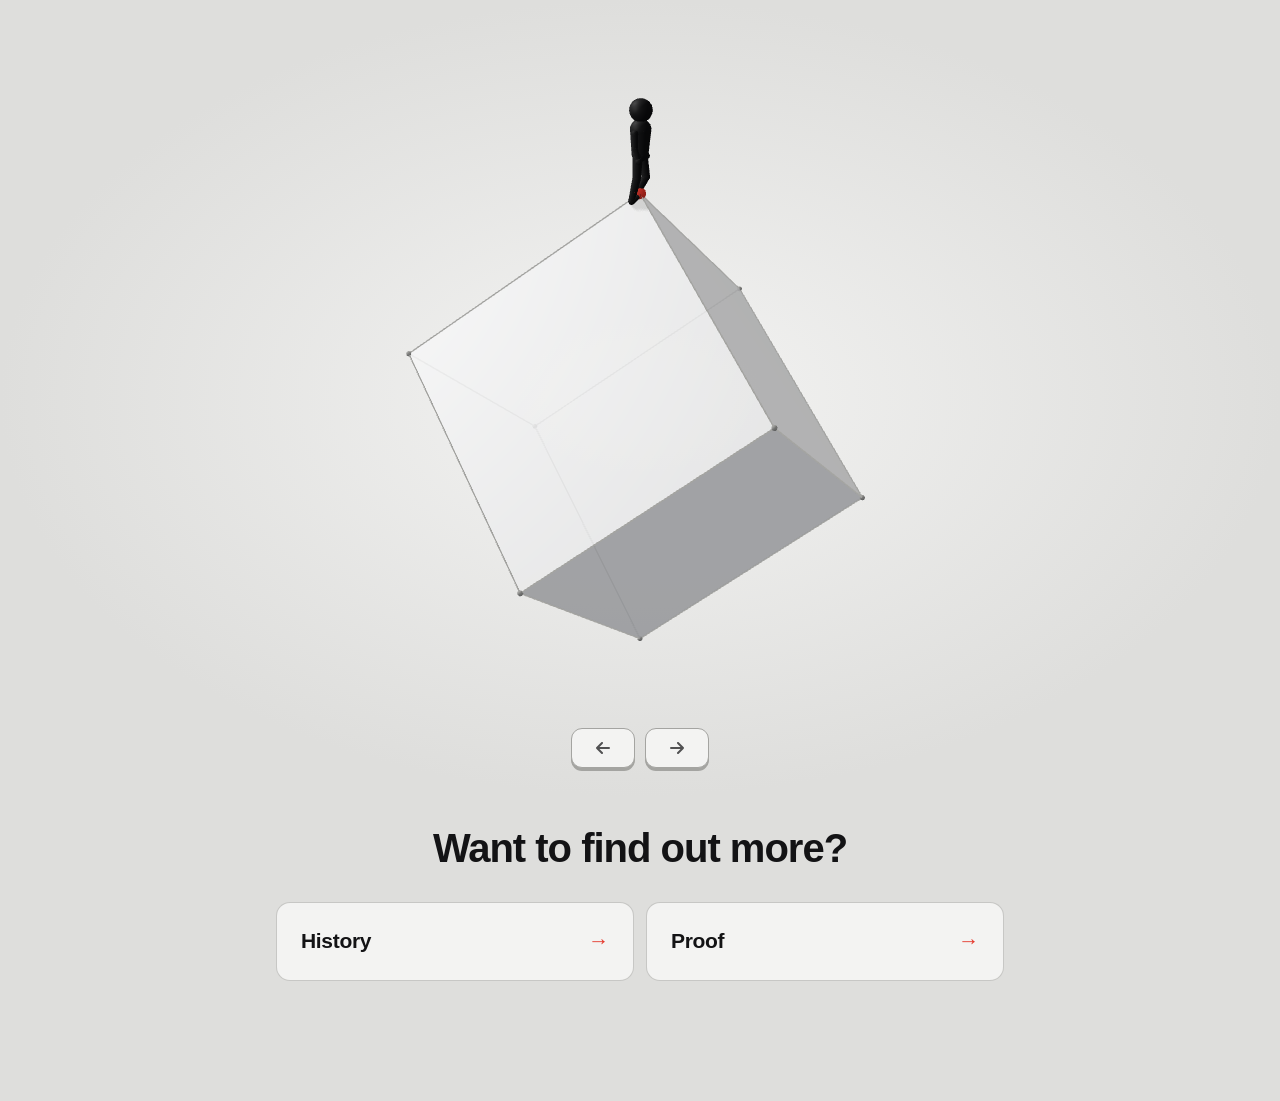
==== index.html @ c7677657 "Every Vertex Once: game, history and proof walkthrough" ====
<!DOCTYPE html>
<html lang="en">
<head>
<meta charset="utf-8">
<meta name="viewport" content="width=device-width, initial-scale=1">
<meta name="description" content="Hold the right arrow: a runner threads a Hamiltonian cycle around a polytope that turns beneath him.">
<title>Every Vertex Once</title>
<link rel="icon" href="data:image/svg+xml,%3Csvg xmlns=%22http://www.w3.org/2000/svg%22 viewBox=%220 0 16 16%22%3E%3Ccircle cx=%228%22 cy=%228%22 r=%226%22 fill=%22%23e5372b%22/%3E%3C/svg%3E">
<link rel="stylesheet" href="site.css">
<style>
  body { background: var(--ground); }

  /* The stage fills the first screen, short of the question, which peeks in below. */
  .stage {
    display: grid; grid-template-rows: minmax(0, 1fr) auto; justify-items: center;
    height: calc(100vh - 104px); height: calc(100svh - 104px); min-height: 360px;
    background: radial-gradient(ellipse closest-side, var(--glow), var(--ground)) var(--ground);   /* ground at every edge, so the question below meets it seamlessly */
    user-select: none; -webkit-user-select: none; -webkit-touch-callout: none; -webkit-tap-highlight-color: transparent;
  }
  canvas { display: block; width: 100%; height: 100%; min-height: 0; }

  /* Two keys: they sink while held, and until first pressed the forward one shows how. */
  .keys { display: flex; gap: 10px; margin: 0 0 28px; }
  .keys button {
    appearance: none; display: grid; place-items: center; width: 64px; height: 40px; padding: 0; cursor: pointer;
    color: var(--ink); border: 1px solid var(--line); border-radius: 11px; background: var(--glow); box-shadow: 0 3px 0 var(--line);
    touch-action: none; transition: transform 80ms ease-out, box-shadow 80ms ease-out;
  }
  .keys svg { width: 18px; height: 18px; opacity: .72; }
  .keys button[aria-pressed="true"] { transform: translateY(3px); box-shadow: 0 0 0 var(--line); }
  @media (prefers-reduced-motion: no-preference) {
    .keys:not(.used) [data-way="1"] { animation: nudge 3s ease-in-out infinite; }
  }
  @keyframes nudge {
    82%, 90% { transform: translateY(3px); box-shadow: 0 0 0 var(--line); }
    0%, 74%, 98% { transform: none; box-shadow: 0 3px 0 var(--line); }
  }

  /* Below the stage: one question, two answers. */
  .more { max-width: 760px; margin: 0 auto; padding: 30px 16px 120px; text-align: center; }
  .more h2 { margin: 0 0 32px; font-size: clamp(26px, 4.4vw, 40px); line-height: 1.1; font-weight: 600; letter-spacing: -0.025em; }
  .more nav { display: grid; grid-template-columns: 1fr 1fr; gap: 12px; }
  .more a {
    display: flex; align-items: center; justify-content: space-between; padding: 22px 24px;
    font-size: 21px; font-weight: 600; letter-spacing: -0.015em; text-decoration: none;
    background: var(--glow); border: 1px solid color-mix(in srgb, var(--line) 55%, transparent); border-radius: var(--radius);
    transition: transform 160ms ease, border-color 160ms ease;
  }
  .more a::after { content: "→"; color: var(--thread); transition: transform 160ms ease; }
  .more a:hover { border-color: var(--line); transform: translateY(-2px); }
  .more a:hover::after { transform: translateX(3px); }
  @media (max-width: 520px) { .more nav { grid-template-columns: 1fr; } }
</style>
</head>
<body>
<main>
  <section class="stage">
    <canvas role="img"></canvas>
    <div class="keys">
      <button type="button" tabindex="-1" data-way="-1" aria-label="Back" aria-pressed="false">
        <svg viewBox="0 0 18 18" fill="none" stroke="currentColor" stroke-width="2" stroke-linecap="round" stroke-linejoin="round" aria-hidden="true"><path d="M15 9H3M8 4L3 9l5 5"/></svg>
      </button>
      <button type="button" tabindex="-1" data-way="1" aria-label="Forward" aria-pressed="false">
        <svg viewBox="0 0 18 18" fill="none" stroke="currentColor" stroke-width="2" stroke-linecap="round" stroke-linejoin="round" aria-hidden="true"><path d="M3 9h12M10 4l5 5-5 5"/></svg>
      </button>
    </div>
  </section>
  <section class="more">
    <h2>Want to find out more?</h2>
    <nav>
      <a href="history.html">History</a>
      <a href="proof.html">Proof</a>
    </nav>
  </section>
</main>

<script type="importmap">{ "imports": { "three": "./three.min.js" } }</script>
<script type="module">
// Every Vertex Once
//
// Hold the right arrow and a runner threads a Hamiltonian cycle around a
// polytope; hold the left arrow and he turns and runs back. The thread he has
// laid stays laid. He never leaves the middle of the stage: the polytope rolls
// beneath him.
//
//   Polytopes   what he runs on, and the cycle he runs
//   Stage       renderer, camera, light, colour
//   World       the polytope, its edges, the thread and its beads
//   Frame       keeping him still while the polytope moves
//   Runner      a body of rods and balls, and how it runs
//   Play        input, and what happens when the cycle closes
//
// The page, site.css for its colours, and three.min.js (three.js r187, bundled whole).
// To work on it, serve the folder with any static server.

import {
  BufferGeometry, Color, CylinderGeometry, DirectionalLight, Float32BufferAttribute, Group, HemisphereLight,
  InstancedMesh, MathUtils, Matrix4, Mesh, MeshBasicMaterial, MeshStandardMaterial, PerspectiveCamera, PointLight,
  Quaternion, Scene, SphereGeometry, Vector3, WebGLRenderer,
} from 'three';

const { PI, abs, atan, atan2, cos, exp, floor, hypot, max, min, sign, sin, sqrt, tan } = Math;
const { clamp, damp, lerp, smootherstep, smoothstep } = MathUtils;

// ── Polytopes ────────────────────────────────────────────────────────────────

// Barnette's conjecture (1969; a proof was announced in 2026): every simple
// 3-polytope whose faces all have an even number of sides has a Hamiltonian
// cycle. These five are such polytopes.
const POLYTOPES = [
  [2, 2, 'cube'], [2, 3, 'hexagonal prism'], [3, 3, 'truncated octahedron'],
  [3, 4, 'truncated cuboctahedron'], [3, 5, 'truncated icosidodecahedron'],
];

// The omnitruncated polytope of the reflection group [p, q], with circumradius 1.
// Every vertex is a mirror image of one seed point, and stepping through a
// vertex's k-th mirror leads to its k-th neighbour: three mirrors make the
// polytope simple, and reflections make every face even.
function omnitruncate(p, q) {
  const a = PI / p, c = cos(PI / q) / sin(a);
  const mirrors = [new Vector3(1, 0, 0), new Vector3(-cos(a), sin(a), 0), new Vector3(0, -c, sqrt(1 - c * c))];
  const seed = new Vector3(1, (1 + cos(a)) / sin(a), 0);
  seed.z = (1 + c * seed.y) / mirrors[2].z;                       // one unit from each mirror
  const radius = seed.length(), images = [{ at: seed, mirrors }], adjacency = [];
  for (const { at, mirrors } of images) adjacency.push(mirrors.map(m => {
    const image = at.clone().reflect(m);
    const known = images.findIndex(v => v.at.distanceToSquared(image) < 1e-6);
    return known >= 0 ? known : images.push({ at: image, mirrors: mirrors.map(n => n.clone().reflect(m)) }) - 1;
  }));
  const points = images.map(v => v.at.divideScalar(radius));

  // A face is what two of the three mirrors generate.
  const faces = new Map();
  for (const [i, j] of [[0, 1], [1, 2], [0, 2]]) adjacency.forEach((_, start) => {
    const ring = [];
    for (let v = start, k = i; v !== start || !ring.length; v = adjacency[v][k], k = i + j - k) ring.push(v);
    const normal = ring.reduce((n, v) => n.add(points[v]), new Vector3()).normalize();
    const [u, v, w] = ring.map(k => points[k]);
    if (v.clone().sub(u).cross(w.clone().sub(v)).dot(normal) < 0) ring.reverse();   // counter-clockwise from outside
    faces.set([...ring].sort((x, y) => x - y).join(), { ring, normal, offset: normal.dot(u) });
  });
  return { points, adjacency, faces: [...faces.values()], edge: 2 / radius };
}

// A cycle through every vertex exactly once, found depth-first, trying the
// mirrors in order. On the cube this is the Gray code.
function hamiltonianCycle(adjacency) {
  const cycle = [0], used = new Uint8Array(adjacency.length);
  const open = (v, end) => adjacency[v].filter(w => !used[w] || w === end || w === 0).length > 1;
  const extend = () => {
    const end = cycle.at(-1);
    if (cycle.length === adjacency.length) return adjacency[end].includes(0);
    for (const next of adjacency[end]) if (!used[next]) {
      used[next] = 1, cycle.push(next);
      if (adjacency[end].every(w => used[w] || open(w, next)) && extend()) return true;
      used[next] = 0, cycle.pop();
    }
    return false;
  };
  used[0] = 1;
  return extend() && cycle;
}

// ── Stage ────────────────────────────────────────────────────────────────────

const H = 0.4;                  // the runner's height; every polytope has radius 1
const SPEED = 1;                // his top speed, in radii per second
const HAIR = 0.003, THREAD = 0.011, DOT = 0.011, BEAD = 0.024;    // radii: edge, thread, vertex, visited vertex
const calm = matchMedia('(prefers-reduced-motion: reduce)').matches;

const canvas = document.querySelector('canvas'), keys = document.querySelector('.keys');
const renderer = new WebGLRenderer({ canvas, antialias: true, alpha: true });
const scene = new Scene(), camera = new PerspectiveCamera(24, 1, 1, 30);
const sky = new HemisphereLight(0xffffff, 0xc9ccd2, 1.5), sun = new DirectionalLight(0xffffff, 1.6), lamp = new PointLight(0xffffff, 8);
const EYE = new Vector3(sin(0.5) * cos(0.36), sin(0.36), cos(0.5) * cos(0.36)), FOCUS = new Vector3(0, -0.72, 0);

renderer.shadowMap.enabled = true;
sun.position.set(-2.6, 2.4, 0.2);         // low and from the side, so his shadow runs with him across the faces
lamp.position.set(-1.6, 1.4, 2.6);        // close, so each face shades from one side to the other
sun.castShadow = true;
sun.shadow.mapSize.set(1024, 1024);
sun.shadow.radius = 3;
Object.assign(sun.shadow.camera, { left: -0.9, right: 0.9, top: 0.9, bottom: -0.9, near: 2, far: 6 }).updateProjectionMatrix();
scene.add(sky, sun, lamp);

// Stand back until the polytope and a leaping runner both fit.
new ResizeObserver(() => {
  const w = canvas.clientWidth, h = canvas.clientHeight, half = MathUtils.degToRad(camera.fov / 2);
  if (!w || !h) return;
  renderer.setPixelRatio(min(devicePixelRatio, 2));
  renderer.setSize(w, h, false);
  camera.aspect = w / h;
  camera.position.copy(FOCUS).addScaledVector(EYE, max(1.46 / sin(half), 1.14 / sin(atan(tan(half) * camera.aspect))));
  camera.lookAt(FOCUS);
  camera.updateProjectionMatrix();
  renderer.render(scene, camera);
}).observe(canvas);

// Every shape is a rod or a ball.
const UP = new Vector3(0, 1, 0);
const ROD = new CylinderGeometry(1, 1, 1, 16).translate(0, 0.5, 0), BALL = new SphereGeometry(1, 24, 16);
const LIMB = new CylinderGeometry(0.8, 1, 1, 16).translate(0, 0.5, 0);    // a rod that tapers by a fifth
const matrix = new Matrix4(), turn = new Quaternion(), way = new Vector3(), size = new Vector3();
const rod = (a, b, r) => matrix.compose(a, turn.setFromUnitVectors(UP, way.subVectors(b, a).normalize()), size.set(r, a.distanceTo(b), r));
const ball = (a, r) => matrix.compose(a, turn.identity(), size.setScalar(r));
const angle = (a, b, about) => atan2(a.clone().cross(b).dot(about), a.dot(b));    // from a to b, turning about an axis

// Colours come from the page, so the scene follows its theme.
const colour = { solid: new Color(), line: new Color(), ink: new Color(), thread: new Color() };
const matter = {
  solid: new MeshStandardMaterial({ vertexColors: true, roughness: 0.7, transparent: true, opacity: 0.88 }),   // the far side shows through, faintly
  line: new MeshBasicMaterial(),
  thread: new MeshStandardMaterial({ roughness: 0.6 }),
  bead: new MeshStandardMaterial({ roughness: 0.6 }),
  ink: new MeshStandardMaterial({ roughness: 0.55 }),
};
function paint() {
  const style = getComputedStyle(document.documentElement);
  for (const name in colour) colour[name].set(style.getPropertyValue(`--${name}`).trim());
  for (const name of ['line', 'thread', 'ink']) matter[name].color.copy(colour[name]);
  shade();
}
matchMedia('(prefers-color-scheme: dark)').addEventListener('change', paint);
new MutationObserver(paint).observe(document.documentElement, { attributeFilter: ['data-theme'] });

// ── World: the polytope, its edges, the thread and its beads ─────────────────

const world = new Group();
const faces = new Mesh(new BufferGeometry(), matter.solid), edges = new InstancedMesh(ROD, matter.line, 180);
const thread = new InstancedMesh(ROD, matter.thread, 120), beads = new InstancedMesh(BALL, matter.bead, 120);
for (const mesh of [faces, edges, thread, beads]) mesh.receiveShadow = true, mesh.frustumCulled = false, world.add(mesh);
scene.add(world);

let level, shape, corners, length;          // which polytope, the polytope, its cycle's corners in order, the cycle's length
let owner, tint, depth, lag;                // per triangle its face; per face how inked, and how far from where the cycle closes
let s = 0, far = 0, speed = 0, clock = 0;   // where he is along the cycle, the furthest he has been, his signed speed, the time
let sense = 1, about = 0;                   // which way along the cycle he faces (±1), and how far he has turned to face it
let reached, visited;                       // how many corners he has reached, and when he reached each

function enter(index) {
  const [p, q] = POLYTOPES[level = index % POLYTOPES.length];
  shape = omnitruncate(p, q);
  const cycle = hamiltonianCycle(shape.adjacency), n = cycle.length, { points } = shape;
  corners = cycle.map(v => points[v]);
  length = n * shape.edge;
  s = far = 0, sense = 1, about = 0, reached = -1, visited = [];

  // Faces, as fans of triangles.
  const position = [], normal = [];
  owner = [];
  shape.faces.forEach(({ ring, normal: n }, f) => {
    for (let k = 1; k < ring.length - 1; k++) for (const v of [ring[0], ring[k], ring[k + 1]]) {
      position.push(...points[v]), normal.push(...n), owner.push(f);
    }
  });
  faces.geometry.dispose();
  faces.geometry = new BufferGeometry()
    .setAttribute('position', new Float32BufferAttribute(position, 3))
    .setAttribute('normal', new Float32BufferAttribute(normal, 3))
    .setAttribute('color', new Float32BufferAttribute(position.length, 3));

  edges.count = 0;
  shape.adjacency.forEach((near, v) => near.forEach(w => v < w && edges.setMatrixAt(edges.count++, rod(points[v], points[w], HAIR))));
  edges.instanceMatrix.needsUpdate = true;
  corners.forEach((a, k) => thread.setMatrixAt(k, rod(a, corners[(k + 1) % n], THREAD)));
  beads.count = n;

  // A closed thread splits the faces into two trees. Take the one on its left
  // and measure each face's distance from the last edge he will run.
  const after = new Map(cycle.map((v, i) => [v, cycle[(i + 1) % n]]));
  const follows = ({ ring }, v, w) => ring.some((u, i) => u === v && ring[(i + 1) % ring.length] === w);
  const left = shape.faces.map(face => face.ring.some(v => follows(face, v, after.get(v))));
  const touching = (f, g) => f.ring.filter(v => g.ring.includes(v)).length === 2;
  tint = shape.faces.map(() => 0);
  depth = shape.faces.map(() => Infinity);
  let rim = [shape.faces.findIndex(face => follows(face, cycle[n - 1], cycle[0]))], rings = 0;
  for (; rim.length; rings++) {
    for (const f of rim) depth[f] = rings;
    rim = shape.faces.flatMap((face, g) => left[g] && depth[g] === Infinity && rim.some(f => touching(shape.faces[f], face)) ? [g] : []);
  }
  lag = min(0.08, 0.8 / rings);

  for (const leg of body.legs) leg.s = 0, leg.aside = leg.side * STANCE, leg.swing = 1, leg.way = 1;
  heading.copy(facing(0));
  shade();
}

// Face colours: pale, or ink where the closed thread has flooded.
function shade() {
  const paints = faces.geometry.getAttribute('color'), mixed = new Color();
  if (!paints) return;
  for (let i = 0; i < paints.count; i++) paints.setXYZ(i, ...mixed.lerpColors(colour.solid, colour.ink, tint[owner[i]]));
  paints.needsUpdate = true;
}

// The point at arc length `along` on the cycle, in the polytope's own space.
function at(along, out = new Vector3()) {
  const n = corners.length, t = (along / shape.edge % n + n) % n, k = floor(t);
  return out.lerpVectors(corners[k], corners[(k + 1) % n], t - k);
}

// The same point, pushed `aside` to the right of the cycle and dropped onto the surface, in stage space.
function ground(along, aside = 0, out = new Vector3()) {
  const p = at(along, out);
  p.addScaledVector(at(along + 1e-3).sub(at(along - 1e-3)).cross(p).normalize(), aside);
  let k = Infinity;
  for (const { normal, offset } of shape.faces) if (normal.dot(p) > 1e-9) k = min(k, offset / normal.dot(p));
  return world.localToWorld(p.multiplyScalar(k));
}

// Reveal the thread up to the furthest he has been, and pop a bead on every corner he has reached.
// Running back leaves it as it is: a laid thread stays laid.
function trace() {
  const n = corners.length, k = min(floor(far / shape.edge + 1e-9), n), paints = new Color();
  while (reached < k) {
    visited[++reached % n] = reached ? clock : -Infinity;
    canvas.setAttribute('aria-label', `A runner on a ${POLYTOPES[level][2]}: ${min(reached + 1, n)} of ${n} vertices visited.`);
  }
  if (k > 0) thread.setMatrixAt(k - 1, rod(corners[k - 1], corners[k % n], THREAD));
  if (k < n) thread.setMatrixAt(k, rod(corners[k], at(far), THREAD));
  thread.count = min(k + 1, n);
  thread.instanceMatrix.needsUpdate = true;
  for (let i = 0; i < n; i++) {
    const age = clamp((clock - (visited[i] ?? Infinity)) / 0.45, 0, 1), pop = 1 + 2.7 * (age - 1) ** 3 + 1.7 * (age - 1) ** 2;
    beads.setMatrixAt(i, ball(corners[i], lerp(DOT, BEAD, pop)));
    beads.setColorAt(i, paints.lerpColors(colour.line, colour.thread, min(age * 6, 1)));
  }
  beads.instanceMatrix.needsUpdate = beads.instanceColor.needsUpdate = true;
}

// ── Frame: he stays, the polytope moves ──────────────────────────────────────

const LOOK = 0.2 * H;           // how far ahead and behind he looks to face the way he is going
const DRIFT = 0.4;              // how far he runs before the stage has turned to follow him
const heading = new Vector3();  // the stage's sense of "onward", carried on the polytope
const forward = new Vector3(1, 0, 0), right = new Vector3(0, 0, 1);   // his own, on the stage
let spin = 0, scale = 1;        // the polytope's flourish between two cycles

// The way the cycle is going at `along`, as a direction on the polytope.
const facing = along => at(along + LOOK).sub(at(along - LOOK)).projectOnPlane(at(along).normalize()).normalize();

// Put the point he stands on at the top of the stage, and the way the cycle came behind it,
// so the cycle always runs left to right: forward is to the right, back is to the left.
function roll(ds) {
  const p = at(s), up = p.clone().normalize(), ahead = facing(s);
  heading.projectOnPlane(up).normalize();
  heading.applyAxisAngle(up, angle(heading, ahead, up) * (1 - exp(-abs(ds) / DRIFT)));
  world.quaternion.setFromRotationMatrix(matrix.makeBasis(heading, up, heading.clone().cross(up))).invert();
  forward.copy(ahead).applyQuaternion(world.quaternion).setY(0).normalize().applyAxisAngle(UP, about);
  right.crossVectors(forward, UP);
  world.quaternion.premultiply(turn.setFromAxisAngle(UP, spin));
  world.scale.setScalar(scale);
  world.position.set(0, -scale * p.length(), 0);
}

// ── Runner ───────────────────────────────────────────────────────────────────

const STANCE = 0.035 * H, SOLE = 0.034 * H, FOOT = 0.085 * H, LEG = 0.24 * H, HIP = 0.045 * H;
const TORSO = 0.235 * H, NECK = 0.19 * H, SHOULDER = 0.118 * H, UPPER = 0.14 * H, FORE = 0.135 * H;

// A foot's place: `s` along the cycle, `aside` to his right, and `way` the direction along the cycle its toe points.
const joint = () => new Vector3();
const body = {
  pelvis: joint(), chest: joint(), head: joint(), phase: 0, moving: false, height: 0.512 * H, bank: 0,
  legs: [-1, 1].map(side => ({ side, hip: joint(), knee: joint(), ankle: joint(), toe: joint(), s: 0, aside: side * STANCE, swing: 1, pitch: 0, way: 1 })),
  arms: [-1, 1].map(side => ({ side, shoulder: joint(), elbow: joint(), hand: joint() })),
};
const limbs = [                 // from the thick end to the thin end, and the thick end's radius in body heights
  [body.chest, body.pelvis, 0.105],
  ...body.legs.flatMap(l => [[l.hip, l.knee, 0.052], [l.knee, l.ankle, 0.042], [l.ankle, l.toe, 0.036]]),
  ...body.arms.flatMap(a => [[a.shoulder, a.elbow, 0.036], [a.elbow, a.hand, 0.029]]),
];
const rods = new InstancedMesh(LIMB, matter.ink, limbs.length), balls = new InstancedMesh(BALL, matter.ink, 2 * limbs.length + 3);
for (const mesh of [rods, balls]) mesh.castShadow = true, mesh.frustumCulled = false, scene.add(mesh);

// He turns round. His left foot is now where his right foot was, so the two legs
// trade places, and what was to his right is now to his left.
const FOOTING = ['s', 'aside', 'swing', 'from', 'to', 'wide', 'rate', 'turn', 'kick', 'pitch', 'way'];
function turnAround() {
  sense = -sense;
  const [l, r] = body.legs;
  for (const k of FOOTING) [l[k], r[k]] = [r[k], l[k]];
  for (const leg of body.legs) leg.aside = -leg.aside, leg.wide = -leg.wide;
}

let leap = -1, dip = 0;         // progress of a leap (0…1, or -1 on the ground), and how far he crouches

function pose(dt, ds, push) {
  const { pelvis, chest, head, legs, arms } = body;
  const g = abs(speed) / SPEED, moving = g > 0.02;                  // 0 standing … 1 running flat out
  const jump = leap < 0 ? 0 : 2.2 * H * leap * (1 - leap), air = leap < 0 ? 0 : sin(PI * leap);
  const duty = lerp(0.62, 0.34, smoothstep(g, 0.2, 0.75));          // the share of a stride a foot spends planted
  const travel = lerp(0.3, 0.44, g) * H, stride = travel / duty;    // ground covered by one stance, by one stride
  if (moving && !body.moving) body.phase = 0.5 + 0.45 * duty, legs.forEach(leg => leg.turn = -1);   // step off on the left
  body.moving = moving;
  body.phase += abs(ds) / stride;

  // Feet live on the cycle. A planted foot stays where it landed while the polytope
  // carries it back; a lifted one swings to where the body will be when it lands.
  for (const leg of legs) {
    const phase = body.phase + (leg.side > 0 ? 0.5 : 0), frac = phase - floor(phase), home = leg.side * STANCE;
    const landing = () => moving ? s + sense * (0.45 * travel + (1 - leg.swing) * stride / leg.rate) : s;
    if (leg.swing >= 1) {
      const due = moving ? frac >= duty && leg.turn !== floor(phase)
        : legs.every(l => l.swing >= 1) && (leg.way !== sense || abs(leg.s - s) + abs(leg.aside - home) > 0.03 * H);
      if (due) Object.assign(leg, { swing: 0, from: leg.s, wide: leg.aside, rate: moving ? 1 / (1 - frac) : 1, turn: floor(phase), kick: leg.pitch }), leg.to = landing();
    }
    if (leg.swing < 1) {
      leg.swing = min(1, leg.swing + max(abs(ds) / stride * leg.rate, dt / lerp(0.26, 0.8, g)));
      leg.to = damp(leg.to, landing(), 30, dt);
      const k = smootherstep(leg.swing, 0, 1);
      leg.s = lerp(leg.from, leg.to, k);
      leg.aside = lerp(leg.wide, moving ? leg.side * lerp(0.035, 0.016, g) * H : home, k);
      if (leg.swing >= 0.5) leg.way = sense;                        // the foot turns while it is in the air
    }

    // The foot lies along the ground; its heel peels up before it leaves, and the toe leads it down.
    const w = leg.swing, toe = ground(leg.s, sense * leg.aside, leg.toe), heel = ground(leg.s - leg.way * FOOT, sense * leg.aside);
    const along = toe.clone().sub(heel).normalize(), across = UP.clone().addScaledVector(along, -along.y).normalize();
    leg.pitch = w >= 1 ? (moving ? lerp(0.5, 1, g) * smoothstep(sense * (s - leg.s), 0.3 * travel, 0.55 * travel) : 0)
      : leg.kick * (1 - w) ** 2 * (1 + 2.2 * w) - (moving ? lerp(0.6, 0.35, g) * w * w * (1 - w) : 0);
    const pitch = leg.pitch + 0.8 * air;
    const rise = SOLE + lerp(0.05, 0.25, g) * H * sin(PI * w ** 0.75) ** 1.3 + jump + air * (0.16 - 0.07 * leg.side) * H;
    toe.addScaledVector(UP, rise).addScaledVector(forward, -0.07 * H * air * leg.side);
    leg.ankle.copy(toe).addScaledVector(along, -FOOT * cos(pitch)).addScaledVector(across, FOOT * sin(pitch));
  }

  // The pelvis rides at hip height, sinks into each landing, and never asks a leg to stretch.
  const bob = -0.04 * g * cos(4 * PI * (body.phase - 0.45 * duty));
  body.height = damp(body.height, (lerp(0.512, 0.47, g) + bob) * H + dip, 30, dt);
  pelvis.set(0, body.height + jump, 0);
  for (const leg of legs) {
    const flat = hypot(leg.ankle.x - right.x * leg.side * HIP, leg.ankle.z - right.z * leg.side * HIP);
    if (flat < 1.99 * LEG) pelvis.y = min(pelvis.y, leg.ankle.y + sqrt((1.99 * LEG) ** 2 - flat ** 2));
  }

  // Legs: hips swing with the stride, knees bend forward.
  const twist = 0.2 * g * cos(2 * PI * body.phase);
  for (const leg of legs) {
    leg.hip.copy(pelvis).addScaledVector(right, leg.side * HIP * cos(twist)).addScaledVector(forward, -leg.side * HIP * sin(twist));
    const reach = leg.ankle.clone().sub(leg.hip), span = min(reach.length(), 1.995 * LEG);
    leg.toe.sub(leg.ankle), leg.ankle.copy(leg.hip).addScaledVector(reach.normalize(), span), leg.toe.add(leg.ankle);
    const out = forward.clone().addScaledVector(right, 0.15 * leg.side).projectOnPlane(reach).normalize();
    leg.knee.copy(leg.hip).addScaledVector(reach, span / 2).addScaledVector(out, sqrt(LEG ** 2 - span ** 2 / 4));
  }

  // The spine leans into speed and effort, and into the bend of the road ahead.
  const veer = sense * angle(facing(s - 0.5 * H), facing(s + 0.5 * H), at(s).normalize());
  body.bank = damp(body.bank, clamp(0.35 * g * veer, -0.3, 0.3), 10, dt);
  const lean = lerp(0.03, 0.24, g) + clamp(0.1 * push, -0.1, 0.12), breath = 0.02 * sin(1.8 * clock) * (1 - g);
  const spine = UP.clone().multiplyScalar(cos(lean)).addScaledVector(forward, sin(lean)).addScaledVector(right, -sin(body.bank)).normalize();
  chest.copy(pelvis).addScaledVector(spine, TORSO * (1 + breath));
  head.copy(chest).addScaledVector(spine.clone().add(UP).normalize(), NECK);

  // Shoulders counter the hips; arms pump, or fly up in a leap.
  const across = right.clone().multiplyScalar(cos(1.4 * twist)).addScaledVector(forward, sin(1.4 * twist));
  const front = forward.clone().multiplyScalar(cos(1.4 * twist)).addScaledVector(right, -sin(1.4 * twist));
  for (const arm of arms) {
    const beat = arm.side * cos(2 * PI * (body.phase - 0.03));
    const swing = lerp(0.1, 0.95, g) * beat + 0.1 * g + 0.04 * breath, bend = lerp(0.22, 1.4, g) + 0.35 * g * beat;
    const upper = spine.clone().multiplyScalar(-cos(swing)).addScaledVector(front, sin(swing)).addScaledVector(across, 0.1 * arm.side);
    const fore = spine.clone().multiplyScalar(-cos(swing + bend)).addScaledVector(front, sin(swing + bend)).addScaledVector(across, -0.3 * g * arm.side);
    upper.lerp(across.clone().multiplyScalar(0.8 * arm.side).addScaledVector(spine, 0.7), air);
    fore.lerp(across.clone().multiplyScalar(0.5 * arm.side).add(spine), air);
    arm.shoulder.copy(chest).addScaledVector(across, arm.side * SHOULDER).addScaledVector(spine, -0.02 * H);
    arm.elbow.copy(arm.shoulder).addScaledVector(upper.normalize(), UPPER);
    arm.hand.copy(arm.elbow).addScaledVector(fore.normalize(), FORE);
  }

  limbs.forEach(([a, b, r], i) => {
    rods.setMatrixAt(i, rod(a, b, r * H)), balls.setMatrixAt(2 * i, ball(a, r * H)), balls.setMatrixAt(2 * i + 1, ball(b, 0.8 * r * H));
  });
  balls.setMatrixAt(2 * limbs.length, ball(head, 0.115 * H));
  arms.forEach((arm, i) => balls.setMatrixAt(2 * limbs.length + 1 + i, ball(arm.hand, 0.034 * H)));
  rods.instanceMatrix.needsUpdate = balls.instanceMatrix.needsUpdate = true;
}

// ── Play ─────────────────────────────────────────────────────────────────────

// Hold → (or the forward key on screen) to run on, ← to run back. Each key or
// finger held is one entry, worth +1 or -1; holding both stands still.
const held = new Map(), ARROWS = { ArrowRight: 1, ArrowLeft: -1 };
const buttons = [...keys.querySelectorAll('button')];
const hold = (what, way) => {
  way ? held.set(what, way) : held.delete(what);
  const ways = [...held.values()];
  for (const b of buttons) b.setAttribute('aria-pressed', ways.includes(+b.dataset.way));
  if (way) keys.classList.add('used');
};
const intent = () => sign([...held.values()].reduce((a, b) => a + b, 0));
addEventListener('keydown', event => {
  if (event.metaKey || event.ctrlKey || event.altKey || !(event.key in ARROWS)) return;
  event.preventDefault();
  hold(event.code, ARROWS[event.key]);
});
addEventListener('keyup', event => hold(event.code, 0));
for (const b of buttons) b.addEventListener('pointerdown', event => {
  if (event.button) return;
  event.preventDefault();                   // keep focus where it was, so the arrow keys still work
  b.setPointerCapture(event.pointerId);     // so the release is heard wherever it happens
  hold(event.pointerId, +b.dataset.way);
});
addEventListener('pointerup', event => hold(event.pointerId, 0));
addEventListener('pointercancel', event => hold(event.pointerId, 0));
keys.addEventListener('contextmenu', event => event.preventDefault());
addEventListener('blur', () => { held.clear(); hold(); });

const BRAKE = SPEED / 0.3, PUSH = SPEED / 0.5, AIR = 1.15;    // his deceleration and acceleration, and the length of a leap in seconds
let finale = -1, launch = 0, landed = -Infinity;    // seconds since the cycle closed (-1 while open), when he leaps, when he last landed

function tick(dt) {
  clock += dt;

  // Run the way he is asked, never back past the start, and brake in time to stop on
  // the start or on the last corner. To change direction he slows, then turns round.
  const before = speed, asked = finale < 0 ? intent() : 0, wish = asked < 0 && s <= 0 ? 0 : SPEED * asked;
  const rate = wish * speed < 0 || abs(wish) < abs(speed) ? BRAKE : PUSH;
  speed += clamp(wish - speed, -rate * dt, rate * dt);
  speed = clamp(speed, -max(sqrt(2 * BRAKE * s), 0.04), max(sqrt(2 * BRAKE * (length - s)), 0.04));
  if (wish && sign(wish) !== sense && speed * sense <= 0) turnAround();
  const ds = clamp(speed * dt, -s, length - s);
  s += ds;
  if (s <= 0 && speed < 0) s = speed = 0;
  far = max(far, s);
  about = damp(about, sense > 0 ? 0 : PI, calm ? 60 : 9, dt);
  if (s >= length - 1e-9 && finale < 0) finale = speed = 0, launch = 1 + lag * max(...depth.filter(isFinite));

  // Closing the cycle floods one side of it with ink, face by face. Then he leaps:
  // the polytope spins away into his feet, and the next one unfolds from them.
  if (finale >= 0) {
    finale += dt;
    if (leap < 0.5) tint = depth.map(d => d < Infinity ? smoothstep(finale, 0.2 + lag * d, 0.5 + lag * d) : 0), shade();
    const was = leap;
    leap = finale < launch ? -1 : (finale - launch) / AIR;
    dip = -0.12 * H * sin(PI * clamp((finale - launch + 0.3) / 0.3, 0, 1) ** 2);
    if (was < 0.5 && leap >= 0.5) enter(level + 1);
    if (leap >= 1) finale = leap = -1, landed = clock;
  }
  if (finale < 0) dip = -0.1 * H * sin(PI * clamp((clock - landed) / 0.4, 0, 1) ** 0.6);
  spin = leap < 0 || calm ? 0 : 2 * PI * smootherstep(leap, 0, 1);
  scale = leap < 0 ? 1 : max(1e-4, abs(1 - 2 * smoothstep(leap, 0.12, 0.88)));

  roll(ds);
  pose(dt, ds, (abs(speed) - abs(before)) / dt / SPEED);
  trace();
}

paint();
enter(0);
focus();
let last = 0;
renderer.setAnimationLoop(now => {
  tick(min((now - last) / 1000, 1 / 30) || 1e-3);
  last = now;
  renderer.render(scene, camera);
});
</script>
</body>
</html>
---- site.css ----
/* Every Vertex Once: shared tokens, type and the bar at the top of the reading pages.
   The game reads --solid, --line, --ink and --thread to colour its scene. */

:root {
  --ground: #dededc;
  --glow: #f3f3f2;
  --solid: #ffffff;
  --paper: #fbfbfa;
  --card: #ffffff;
  --line: #a4a4a1;
  --rule: #e6e6e3;
  --ink: #131315;
  --muted: #6c6c70;
  --thread: #e5372b;
  --sans: -apple-system, BlinkMacSystemFont, "SF Pro Text", "Inter", "Segoe UI", Roboto, Helvetica, Arial, sans-serif;
  --radius: 14px;
  --radius-s: 8px;
  color-scheme: light;
}
@media (prefers-color-scheme: dark) {
  :root:not([data-theme="light"]) {
    --ground: #0a0a0c; --glow: #1b1b1f; --solid: #3b3b41; --paper: #0e0e10; --card: #18181b;
    --line: #74747c; --rule: #26262a; --ink: #efeeea; --muted: #9d9da3; --thread: #ff4f3d;
    color-scheme: dark;
  }
}
:root[data-theme="dark"] {
  --ground: #0a0a0c; --glow: #1b1b1f; --solid: #3b3b41; --paper: #0e0e10; --card: #18181b;
  --line: #74747c; --rule: #26262a; --ink: #efeeea; --muted: #9d9da3; --thread: #ff4f3d;
  color-scheme: dark;
}

* { box-sizing: border-box; }
html { -webkit-text-size-adjust: 100%; }
body {
  margin: 0; background: var(--paper); color: var(--ink);
  font: 17px/1.55 var(--sans); -webkit-font-smoothing: antialiased; font-feature-settings: "lnum" 1;
}
a { color: inherit; }
:focus-visible { outline: 2px solid var(--thread); outline-offset: 3px; border-radius: 4px; }

/* The bar: home on the left, the two pages on the right. */
.sitebar {
  display: flex; align-items: center; justify-content: space-between; gap: 16px;
  height: 52px; padding: 0 max(16px, calc((100vw - 1240px) / 2 + 20px));
  border-bottom: 1px solid var(--rule); font-size: 15px;
}
.sitebar a { color: inherit; text-decoration: none; }
.sitebar .home { display: inline-flex; align-items: center; gap: 9px; font-weight: 600; letter-spacing: -0.01em; white-space: nowrap; }
.sitebar .home::before { content: ""; width: 9px; height: 9px; border-radius: 50%; background: var(--thread); }
.sitebar nav { display: flex; gap: 4px; }
.sitebar nav a { padding: 6px 11px; border-radius: var(--radius-s); color: var(--muted); white-space: nowrap; }
.sitebar nav a:hover { color: var(--ink); }
.sitebar nav a[aria-current="page"] { color: var(--ink); background: color-mix(in srgb, var(--ink) 6%, transparent); }
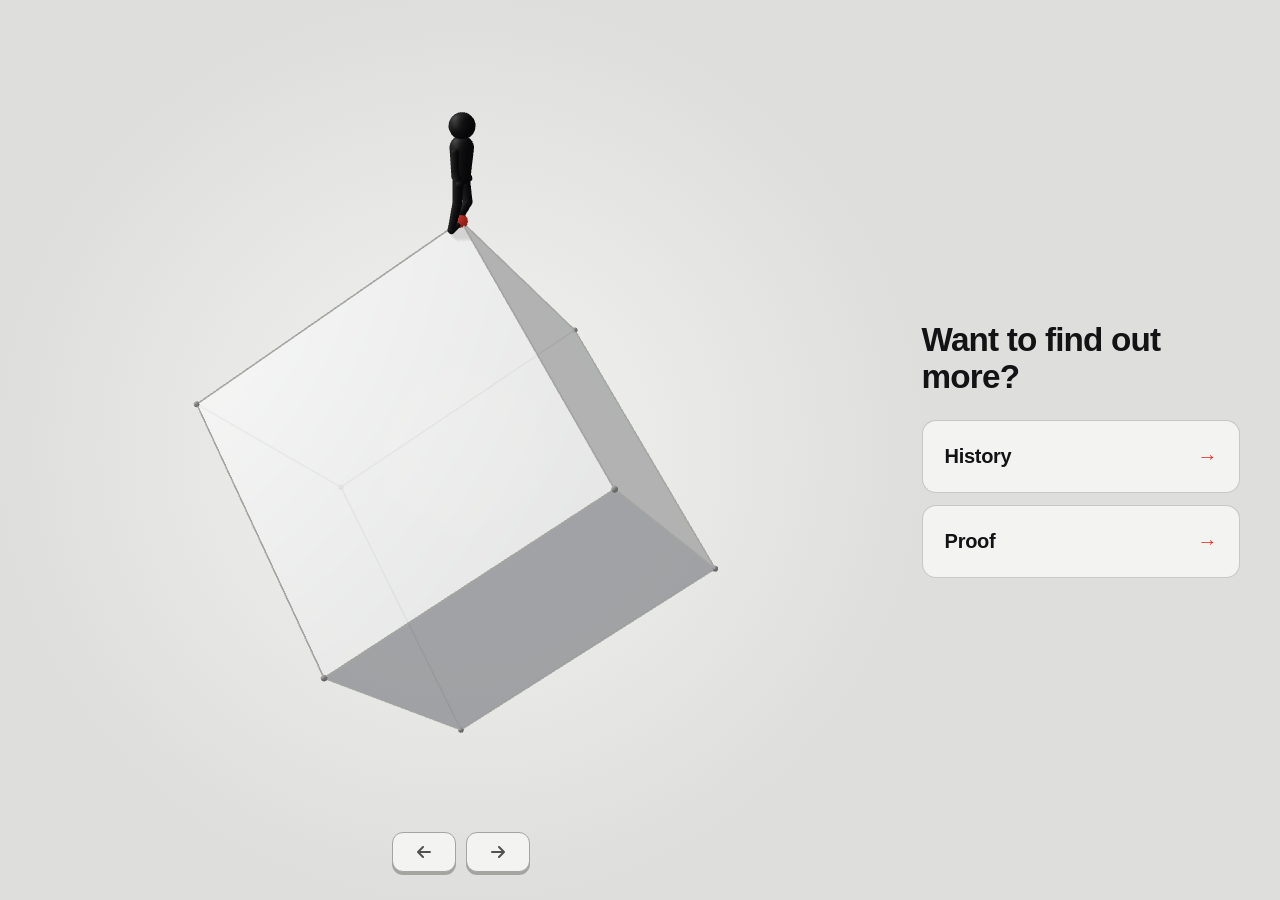
==== commit c80539fb: "Fit every page on one screen; history as a timeline; quieter walkthrough" ====
--- a/index.html
+++ b/index.html
@@ -10,11 +10,11 @@
 <style>
   body { background: var(--ground); }
 
-  /* The stage fills the first screen, short of the question, which peeks in below. */
+  /* One screen: the stage on the left, the question on the right. On a phone the question sits below. */
+  main { display: grid; grid-template-columns: minmax(0, 1fr) minmax(300px, 28vw); height: 100vh; height: 100svh; }
   .stage {
-    display: grid; grid-template-rows: minmax(0, 1fr) auto; justify-items: center;
-    height: calc(100vh - 104px); height: calc(100svh - 104px); min-height: 360px;
-    background: radial-gradient(ellipse closest-side, var(--glow), var(--ground)) var(--ground);   /* ground at every edge, so the question below meets it seamlessly */
+    display: grid; grid-template-rows: minmax(0, 1fr) auto; justify-items: center; min-height: 0;
+    background: radial-gradient(ellipse closest-side, var(--glow), var(--ground)) var(--ground);   /* ground at every edge, so it meets the question seamlessly */
     user-select: none; -webkit-user-select: none; -webkit-touch-callout: none; -webkit-tap-highlight-color: transparent;
   }
   canvas { display: block; width: 100%; height: 100%; min-height: 0; }
@@ -36,20 +36,24 @@
     0%, 74%, 98% { transform: none; box-shadow: 0 3px 0 var(--line); }
   }
 
-  /* Below the stage: one question, two answers. */
-  .more { max-width: 760px; margin: 0 auto; padding: 30px 16px 120px; text-align: center; }
-  .more h2 { margin: 0 0 32px; font-size: clamp(26px, 4.4vw, 40px); line-height: 1.1; font-weight: 600; letter-spacing: -0.025em; }
-  .more nav { display: grid; grid-template-columns: 1fr 1fr; gap: 12px; }
+  /* One question, two answers. */
+  .more { display: flex; flex-direction: column; justify-content: center; padding: 32px 40px 32px 0; }
+  .more h2 { margin: 0 0 24px; font-size: clamp(26px, 2.6vw, 36px); line-height: 1.1; font-weight: 600; letter-spacing: -0.025em; }
+  .more nav { display: grid; gap: 12px; }
   .more a {
-    display: flex; align-items: center; justify-content: space-between; padding: 22px 24px;
-    font-size: 21px; font-weight: 600; letter-spacing: -0.015em; text-decoration: none;
+    display: flex; align-items: center; justify-content: space-between; padding: 20px 22px;
+    font-size: 20px; font-weight: 600; letter-spacing: -0.015em; text-decoration: none;
     background: var(--glow); border: 1px solid color-mix(in srgb, var(--line) 55%, transparent); border-radius: var(--radius);
     transition: transform 160ms ease, border-color 160ms ease;
   }
   .more a::after { content: "→"; color: var(--thread); transition: transform 160ms ease; }
   .more a:hover { border-color: var(--line); transform: translateY(-2px); }
   .more a:hover::after { transform: translateX(3px); }
-  @media (max-width: 520px) { .more nav { grid-template-columns: 1fr; } }
+  @media (max-width: 800px) {
+    main { display: block; height: auto; }
+    .stage { height: calc(100vh - 104px); height: calc(100svh - 104px); min-height: 360px; }
+    .more { max-width: 520px; margin: 0 auto; padding: 30px 16px 64px; text-align: center; }
+  }
 </style>
 </head>
 <body>
